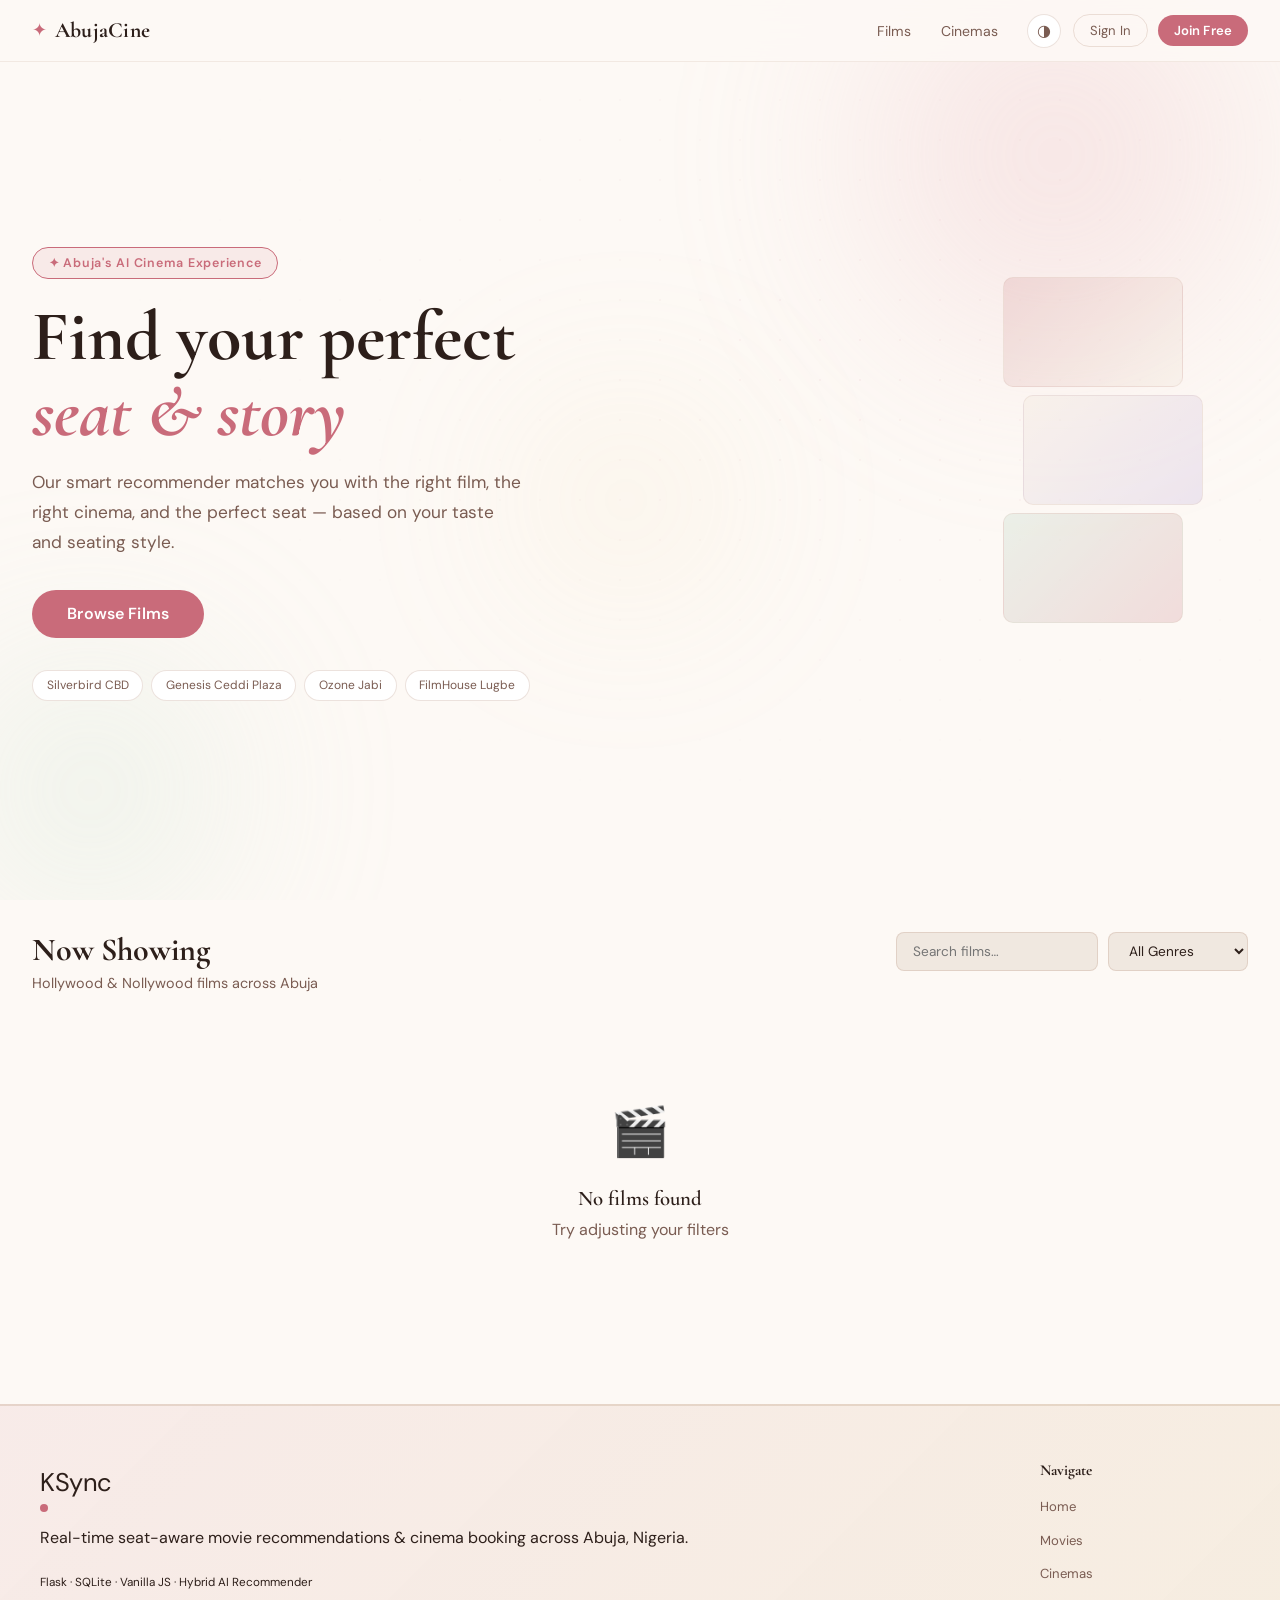
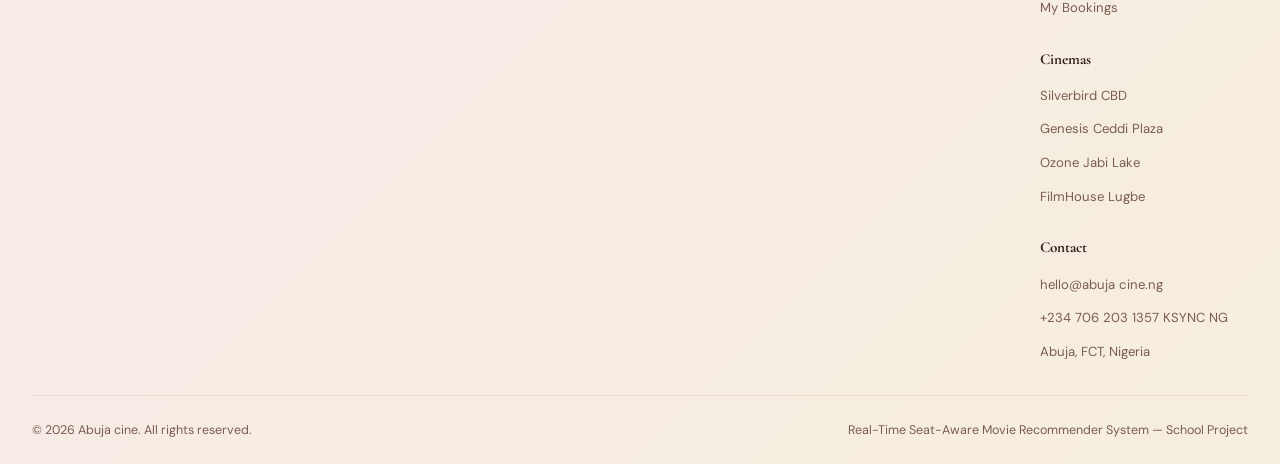
==== templates/index.html @ 1c6430be "Initial commit: AbujaCine - AI Cinema Reservation System" ====
<!DOCTYPE html>
<html lang="en" data-theme="light">
<head>
<meta charset="UTF-8"/>
<meta name="viewport" content="width=device-width, initial-scale=1.0"/>
<title>AbujaCine — Abuja's Smartest Cinema Experience</title>
<link rel="preconnect" href="https://fonts.googleapis.com"/>
<link href="https://fonts.googleapis.com/css2?family=Cormorant+Garamond:ital,wght@0,400;0,600;0,700;1,400;1,600&family=DM+Sans:wght@300;400;500;600&display=swap" rel="stylesheet"/>
<link rel="stylesheet" href="/static/css/main.css"/>
<!-- Paystack Inline JS (real) -->
<script src="https://js.paystack.co/v1/inline.js"></script>
</head>
<body>

<!-- ── NAV ─────────────────────────────────────────────────────────────── -->
<nav class="nav" id="nav">
  <div class="nav-inner">
    <a class="nav-logo" href="/">
      <span class="logo-mark">✦</span>
      <span class="logo-text">AbujaCine</span>
    </a>
    <div class="nav-center" id="nav-links">
      <button class="nav-link" onclick="showSection('browse')">Films</button>
      <button class="nav-link" id="rec-nav" onclick="showSection('recommendations')" style="display:none">For You</button>
      <button class="nav-link" id="tix-nav" onclick="showSection('my-bookings')" style="display:none">My Tickets</button>
      <button class="nav-link" onclick="showSection('cinemas')">Cinemas</button>
    </div>
    <div class="nav-right">
      <button class="theme-toggle" id="themeBtn" onclick="toggleTheme()" title="Toggle theme">◑</button>
      <div id="nav-auth" class="nav-auth">
        <button class="btn-outline sm" onclick="openModal('login-modal')">Sign In</button>
        <button class="btn-rose sm" onclick="openModal('register-modal')">Join Free</button>
      </div>
      <div id="nav-user" class="nav-user" style="display:none">
        <span class="user-chip" id="user-chip"></span>
        <button class="btn-outline sm" onclick="logout()">Sign Out</button>
      </div>
    </div>
  </div>
</nav>

<!-- ── HERO ─────────────────────────────────────────────────────────────── -->
<header class="hero">
  <div class="hero-bg">
    <div class="blob b1"></div>
    <div class="blob b2"></div>
    <div class="blob b3"></div>
    <div class="petal-grid"></div>
  </div>
  <div class="hero-content">
    <span class="hero-pill">✦ Abuja's AI Cinema Experience</span>
    <h1 class="hero-title">Find your perfect<br/><em>seat & story</em></h1>
    <p class="hero-sub">Our smart recommender matches you with the right film, the right cinema, and the perfect seat — based on your taste and seating style.</p>
    <div class="hero-actions">
      <button class="btn-rose lg" onclick="showSection('browse')">Browse Films</button>
      <button class="btn-outline lg" id="hero-rec-btn" onclick="showSection('recommendations')" style="display:none">My Picks ✦</button>
    </div>
    <div class="hero-cinemas">
      <span class="cinema-dot">Silverbird CBD</span>
      <span class="cinema-dot">Genesis Ceddi Plaza</span>
      <span class="cinema-dot">Ozone Jabi</span>
      <span class="cinema-dot">FilmHouse Lugbe</span>
    </div>
  </div>
  <div class="hero-art">
    <div class="film-strip">
      <div class="film-frame f1"></div>
      <div class="film-frame f2"></div>
      <div class="film-frame f3"></div>
    </div>
  </div>
</header>

<!-- ── MAIN ──────────────────────────────────────────────────────────────── -->
<main class="main">

  <!-- BROWSE -->
  <section class="section" id="section-browse">
    <div class="section-top">
      <div>
        <h2 class="section-title">Now Showing</h2>
        <p class="section-sub">Hollywood & Nollywood films across Abuja</p>
      </div>
      <div class="filter-row">
        <input class="filter-input" type="search" id="search-input" placeholder="Search films…" oninput="filterMovies()"/>
        <select class="filter-select" id="genre-select" onchange="filterMovies()">
          <option value="">All Genres</option>
        </select>
      </div>
    </div>
    <div class="movies-grid" id="movies-grid"></div>
  </section>

  <!-- RECOMMENDATIONS -->
  <section class="section hidden" id="section-recommendations">
    <div class="section-top">
      <div>
        <h2 class="section-title">Curated For You ✦</h2>
        <p class="section-sub">Ranked by genre affinity, seat quality & your seating style</p>
      </div>
      <div class="pref-card" id="pref-card"></div>
    </div>
    <div class="rec-legend">
      <div class="rec-legend-item"><span class="dot rose"></span> Genre match</div>
      <div class="rec-legend-item"><span class="dot gold"></span> Seat quality score</div>
      <div class="rec-legend-item"><span class="dot sage"></span> Seat preference match</div>
    </div>
    <div class="movies-grid" id="recs-grid"></div>
  </section>

  <!-- MY TICKETS -->
  <section class="section hidden" id="section-my-bookings">
    <div class="section-top">
      <h2 class="section-title">My Tickets</h2>
    </div>
    <div id="tickets-list"></div>
  </section>

  <!-- CINEMAS -->
  <section class="section hidden" id="section-cinemas">
    <div class="section-top">
      <h2 class="section-title">Our Cinemas in Abuja</h2>
    </div>
    <div class="cinemas-grid" id="cinemas-grid"></div>
  </section>

</main>

<!-- ── MOVIE DETAIL MODAL ────────────────────────────────────────────────── -->
<div class="overlay hidden" id="movie-modal" onclick="closeOverlay(event,'movie-modal')">
  <div class="modal wide-modal">
    <button class="close-btn" onclick="closeModal('movie-modal')">✕</button>
    <div id="movie-detail"></div>
  </div>
</div>

<!-- ── SEAT MAP MODAL ────────────────────────────────────────────────────── -->
<div class="overlay hidden" id="seat-modal" onclick="closeOverlay(event,'seat-modal')">
  <div class="modal xl-modal">
    <button class="close-btn" onclick="closeSeatModal()">✕</button>
    <div id="seat-content"></div>
  </div>
</div>

<!-- ── PAYMENT MODAL ─────────────────────────────────────────────────────── -->
<div class="modal-backdrop hidden" id="payment-modal">
  <div class="modal-box" style="max-width:500px">
    <button class="modal-close" onclick="closeModal('payment-modal')">✕</button>
    <div id="payment-content">
      <!-- Dynamic payment content filled by goToPayment() -->
    </div>
  </div>
</div>


<!-- ── BOOKING CONFIRMED ─────────────────────────────────────────────────── -->
<div class="modal-backdrop hidden" id="confirm-modal">
  <div class="modal-box confirm-box">
    <div id="confirm-content">
      <!-- Dynamic confirmation content filled by showConfirmation() -->
    </div>
  </div>
</div>

<!-- ── LOGIN ──────────────────────────────────────────────────────────────── -->
<div class="overlay hidden" id="login-modal" onclick="closeOverlay(event,'login-modal')">
  <div class="modal sm-modal">
    <button class="close-btn" onclick="closeModal('login-modal')">✕</button>
    <div class="auth-wrap">
      <div class="auth-brand">✦ AbujaCine</div>
      <h2>Welcome back</h2>
      <p class="auth-hint">Sign in to unlock personalised recommendations</p>
      <div id="login-err" class="form-err hidden"></div>
      <label>Username or Email
        <input type="text" id="login-user" placeholder="you@email.com" autocomplete="username" onkeydown="if(event.key==='Enter')login()"/>
      </label>
      <label>Password
        <input type="password" id="login-pass" placeholder="••••••••" autocomplete="current-password" onkeydown="if(event.key==='Enter')login()"/>
      </label>
      <button class="btn-rose full mt" onclick="login()">Sign In</button>
      <p class="auth-switch">No account? <a onclick="switchModal('register-modal','login-modal')">Create one →</a></p>
      <div class="demo-info">Demo credentials: <code>demo</code> / <code>demo123</code></div>
    </div>
  </div>
</div>

<!-- ── REGISTER ───────────────────────────────────────────────────────────── -->
<div class="overlay hidden" id="register-modal" onclick="closeOverlay(event,'register-modal')">
  <div class="modal sm-modal">
    <button class="close-btn" onclick="closeModal('register-modal')">✕</button>
    <div class="auth-wrap">
      <div class="auth-brand">✦ AbujaCine</div>
      <h2>Create account</h2>
      <p class="auth-hint">Join for AI-powered cinema recommendations</p>
      <div id="reg-err" class="form-err hidden"></div>
      <label>Username
        <input type="text" id="reg-user" placeholder="filmfan_abuja" autocomplete="username"/>
      </label>
      <label>Email
        <input type="email" id="reg-email" placeholder="you@email.com" autocomplete="email"/>
      </label>
      <label>Password
        <input type="password" id="reg-pass" placeholder="Min 6 characters" autocomplete="new-password"/>
      </label>
      <button class="btn-rose full mt" onclick="register()">Create Account</button>
      <p class="auth-switch">Already have one? <a onclick="switchModal('login-modal','register-modal')">Sign in →</a></p>
    </div>
  </div>
</div>

<!-- ── TOAST ──────────────────────────────────────────────────────────────── -->
<div id="toast-container" class="toast-container"></div>

<!-- ── SEAT TOOLTIP ───────────────────────────────────────────────────────── -->
<div id="seat-tooltip" class="seat-tooltip"></div>

<!-- FOOTER -->
<footer class="footer">
  <div class="footer-inner">
    <div class="footer-brand">
      <div class="logo footer-logo">K<span>Sync</span><div class="logo-dot"></div></div>
      <p>Real-time seat-aware movie recommendations & cinema booking across Abuja, Nigeria.</p>
      <p style="font-size:.73rem;color:var(--muted);margin-top:8px">Flask · SQLite · Vanilla JS · Hybrid AI Recommender</p>
    </div>
    <div class="footer-links">
      <div class="footer-col">
        <h4>Navigate</h4>
        <a href="#" onclick="showPage('home')">Home</a>
        <a href="#" onclick="showPage('movies')">Movies</a>
        <a href="#" onclick="showPage('cinemas')">Cinemas</a>
        <a href="#" onclick="showPage('mybookings')">My Bookings</a>
      </div>
      <div class="footer-col">
        <h4>Cinemas</h4>
        <a href="#">Silverbird CBD</a>
        <a href="#">Genesis Ceddi Plaza</a>
        <a href="#">Ozone Jabi Lake</a>
        <a href="#">FilmHouse Lugbe</a>
      </div>
      <div class="footer-col">
        <h4>Contact</h4>
        <a href="#">hello@abuja cine.ng</a>
        <a href="#">+234 706 203 1357 KSYNC NG</a>
        <a href="#">Abuja, FCT, Nigeria</a>
      </div>
    </div>
  </div>
  <div class="footer-bottom">
    <span>© 2026 Abuja cine. All rights reserved.</span>
    <span>Real-Time Seat-Aware Movie Recommender System — School Project</span>
  </div>
</footer>


<script>window.PAYSTACK_PUBLIC_KEY = "{{ paystack_public_key }}";</script>
<script src="/static/js/app.js"></script>
</body>
</html>
---- static/css/main.css ----
/* ═══════════════════════════════════════════════════════════════════════════
   AbujaCine — Main Styles
   Palette: Warm cream · Dusty rose · Sage · Champagne gold
   Fonts: Cormorant Garamond (display) + DM Sans (body)
   ═══════════════════════════════════════════════════════════════════════════ */

/* ─── VARIABLES ──────────────────────────────────────────────────────────── */
:root {
  /* Light theme (default) */
  --bg:        #fdf9f5;
  --bg2:       #f8f2ec;
  --bg3:       #f0e8e0;
  --surface:   #ffffff;
  --surface2:  #fdf6f0;
  --border:    rgba(180,140,120,0.15);
  --border2:   rgba(180,140,120,0.25);

  --text:      #2d1f1a;
  --text2:     #7a5c52;
  --text3:     #b89088;

  --rose:      #c96b7a;   /* dusty rose — primary */
  --rose2:     #d4808e;
  --rose-dim:  rgba(201,107,122,0.10);
  --rose-glow: rgba(201,107,122,0.22);

  --gold:      #c49a3c;   /* champagne gold */
  --gold-dim:  rgba(196,154,60,0.12);

  --sage:      #7a9e87;   /* soft sage green */
  --sage-dim:  rgba(122,158,135,0.12);

  --blush:     #e8c5c5;
  --cream:     #f5ede4;

  --red:       #c95050;
  --green:     #5a9e7a;
  --blue:      #6b8ec9;

  --shadow:    0 8px 32px rgba(100,60,50,0.10);
  --shadow-sm: 0 2px 12px rgba(100,60,50,0.07);

  --radius:    14px;
  --radius-sm: 8px;
  --radius-lg: 22px;
  --radius-pill: 99px;

  --font-display: 'Cormorant Garamond', Georgia, serif;
  --font-body:    'DM Sans', sans-serif;
  --transition:   0.2s ease;
}

[data-theme="dark"] {
  --bg:        #1a1218;
  --bg2:       #221820;
  --bg3:       #2a1e26;
  --surface:   #2e2028;
  --surface2:  #352535;
  --border:    rgba(220,170,185,0.10);
  --border2:   rgba(220,170,185,0.18);
  --text:      #f0e4e8;
  --text2:     #b89aA0;
  --text3:     #7a5a62;
  --rose:      #d4808e;
  --rose2:     #e09aA5;
  --rose-dim:  rgba(212,128,142,0.15);
  --rose-glow: rgba(212,128,142,0.28);
  --gold:      #d4aa4e;
  --gold-dim:  rgba(212,170,78,0.14);
  --sage:      #8ab898;
  --sage-dim:  rgba(138,184,152,0.14);
  --shadow:    0 8px 32px rgba(0,0,0,0.4);
  --shadow-sm: 0 2px 12px rgba(0,0,0,0.25);
}

/* ─── RESET ──────────────────────────────────────────────────────────────── */
*,*::before,*::after{box-sizing:border-box;margin:0;padding:0}
html{scroll-behavior:smooth}
body{
  font-family:var(--font-body);
  background:var(--bg);
  color:var(--text);
  line-height:1.65;
  overflow-x:hidden;
  transition:background 0.3s,color 0.3s;
}
h1,h2,h3,h4{font-family:var(--font-display);line-height:1.15;font-weight:600}
a{color:var(--rose);cursor:pointer;text-decoration:none}
a:hover{opacity:0.8}
button{cursor:pointer;border:none;font-family:var(--font-body);transition:all var(--transition)}

input,select,textarea{
  width:100%;padding:0.75rem 1rem;
  background:var(--bg3);
  border:1px solid var(--border2);
  border-radius:var(--radius-sm);
  color:var(--text);
  font-family:var(--font-body);font-size:0.92rem;
  outline:none;
  transition:border-color var(--transition),box-shadow var(--transition);
  margin-top:0.3rem;
}
input:focus,select:focus,textarea:focus{border-color:var(--rose);box-shadow:0 0 0 3px var(--rose-dim)}
select option{background:var(--bg3)}
textarea{resize:vertical}
label{display:block;font-size:0.82rem;font-weight:500;color:var(--text2);margin-bottom:0.9rem}
.hidden{display:none!important}

/* ─── BUTTONS ────────────────────────────────────────────────────────────── */
.btn-rose{
  background:var(--rose);color:#fff;
  font-weight:600;font-family:var(--font-body);
  padding:0.6rem 1.4rem;border-radius:var(--radius-pill);
  font-size:0.88rem;letter-spacing:0.01em;
}
.btn-rose:hover{background:var(--rose2);transform:translateY(-1px);box-shadow:0 4px 18px var(--rose-glow)}
.btn-rose.lg{padding:0.85rem 2.2rem;font-size:1rem}
.btn-rose.sm{padding:0.45rem 1rem;font-size:0.82rem}
.btn-rose.full{width:100%;padding:0.85rem;font-size:0.95rem;border-radius:var(--radius-sm)}

.btn-outline{
  background:transparent;color:var(--text2);
  border:1.5px solid var(--border2);
  padding:0.6rem 1.25rem;border-radius:var(--radius-pill);font-size:0.88rem;
}
.btn-outline:hover{border-color:var(--rose);color:var(--rose)}
.btn-outline.lg{padding:0.85rem 2rem;font-size:1rem}
.btn-outline.sm{padding:0.45rem 1rem;font-size:0.82rem}
.btn-outline.full{width:100%;padding:0.85rem;font-size:0.95rem;border-radius:var(--radius-sm)}

.btn-sage{background:var(--sage);color:#fff;border-radius:var(--radius-pill);padding:0.6rem 1.25rem;font-size:0.88rem}
.btn-sage:hover{opacity:0.88;transform:translateY(-1px)}

/* ─── NAV ────────────────────────────────────────────────────────────────── */
.nav{
  position:fixed;top:0;left:0;right:0;z-index:200;
  height:62px;
  backdrop-filter:blur(18px);
  background:rgba(253,249,245,0.88);
  border-bottom:1px solid var(--border);
  transition:background 0.3s;
}
[data-theme="dark"] .nav{background:rgba(26,18,24,0.88)}
.nav-inner{
  max-width:1380px;margin:0 auto;padding:0 2rem;
  height:100%;display:flex;align-items:center;gap:1rem;
}
.nav-logo{display:flex;align-items:center;gap:0.5rem;text-decoration:none;margin-right:auto}
.logo-mark{color:var(--rose);font-size:1.1rem}
.logo-text{font-family:var(--font-display);font-size:1.35rem;font-weight:700;color:var(--text);letter-spacing:0.01em}
.nav-center{display:flex;gap:0.15rem}
.nav-link{
  background:none;color:var(--text2);
  padding:0.4rem 0.85rem;border-radius:var(--radius-sm);
  font-size:0.88rem;font-family:var(--font-body);
}
.nav-link:hover{background:var(--rose-dim);color:var(--rose)}
.nav-right{display:flex;align-items:center;gap:0.75rem}
.theme-toggle{
  background:var(--surface);border:1px solid var(--border2);
  color:var(--text2);width:34px;height:34px;
  border-radius:50%;font-size:1rem;display:flex;align-items:center;justify-content:center;
}
.theme-toggle:hover{border-color:var(--rose);color:var(--rose)}
.nav-auth,.nav-user{display:flex;align-items:center;gap:0.6rem}
.user-chip{
  background:var(--rose-dim);border:1px solid var(--rose);
  color:var(--rose);padding:0.28rem 0.85rem;border-radius:var(--radius-pill);
  font-size:0.78rem;font-weight:600;
}
.mt{margin-top:0.5rem}

/* ─── HERO ────────────────────────────────────────────────────────────────── */
.hero{
  position:relative;min-height:100vh;
  display:flex;align-items:center;
  padding:7rem 2rem 4rem;overflow:hidden;
}
.hero-bg{position:absolute;inset:0;pointer-events:none}
.blob{position:absolute;border-radius:50%;filter:blur(90px);opacity:0.40}
.b1{width:550px;height:550px;background:radial-gradient(circle,#e8b4bc,transparent 70%);top:-120px;right:-50px;animation:bfloat 9s ease-in-out infinite}
.b2{width:380px;height:380px;background:radial-gradient(circle,#c4e0cc,transparent 70%);bottom:-80px;left:-100px;animation:bfloat 12s ease-in-out infinite reverse}
.b3{width:280px;height:280px;background:radial-gradient(circle,#f0d8a0,transparent 70%);top:40%;left:38%;opacity:0.25;animation:bfloat 7s ease-in-out infinite 2s}
.petal-grid{
  position:absolute;inset:0;
  background-image:radial-gradient(circle,var(--rose) 1px,transparent 1px);
  background-size:40px 40px;
  opacity:0.06;
  mask-image:radial-gradient(ellipse at 70% 40%,black 0%,transparent 65%);
}
@keyframes bfloat{0%,100%{transform:translate(0,0) scale(1)}50%{transform:translate(25px,-25px) scale(1.04)}}

.hero-content{position:relative;max-width:620px;animation:fadeUp 0.7s ease both}
.hero-art{
  position:absolute;right:6%;top:50%;transform:translateY(-50%);
  opacity:0.55;pointer-events:none;
}
.film-strip{display:flex;flex-direction:column;gap:8px}
.film-frame{
  width:180px;height:110px;border-radius:10px;
  border:1px solid var(--border2);
  animation:bfloat 6s ease-in-out infinite;
}
.f1{background:linear-gradient(135deg,var(--blush),var(--cream));animation-delay:0s}
.f2{background:linear-gradient(135deg,var(--cream),#e0d4e8);animation-delay:1.5s;margin-left:20px}
.f3{background:linear-gradient(135deg,#dce8dc,var(--blush));animation-delay:3s}

.hero-pill{
  display:inline-block;
  background:var(--rose-dim);border:1px solid var(--rose);
  color:var(--rose);padding:0.3rem 1rem;border-radius:var(--radius-pill);
  font-size:0.78rem;font-weight:600;letter-spacing:0.06em;margin-bottom:1.25rem;
}
.hero-title{
  font-size:clamp(2.8rem,5.5vw,5rem);font-weight:700;
  margin-bottom:1rem;line-height:1.08;
}
.hero-title em{color:var(--rose);font-style:italic}
.hero-sub{font-size:1.08rem;color:var(--text2);max-width:490px;margin-bottom:2rem;line-height:1.75}
.hero-actions{display:flex;gap:0.85rem;flex-wrap:wrap;margin-bottom:2rem}
.hero-cinemas{display:flex;flex-wrap:wrap;gap:0.5rem}
.cinema-dot{
  background:var(--surface);border:1px solid var(--border2);
  padding:0.3rem 0.85rem;border-radius:var(--radius-pill);
  font-size:0.75rem;color:var(--text2);
}

@keyframes fadeUp{from{opacity:0;transform:translateY(28px)}to{opacity:1;transform:none}}

/* ─── MAIN ────────────────────────────────────────────────────────────────── */
.main{max-width:1380px;margin:0 auto;padding:2rem 2rem 6rem}
.section{animation:fadeUp 0.45s ease both}
.section-top{
  display:flex;align-items:flex-start;justify-content:space-between;
  flex-wrap:wrap;gap:1rem;margin-bottom:2rem;
}
.section-title{font-size:2rem;font-weight:700;margin-bottom:0.2rem}
.section-sub{font-size:0.9rem;color:var(--text2)}
.filter-row{display:flex;gap:0.65rem;flex-wrap:wrap}
.filter-input,.filter-select{width:auto;margin:0;padding:0.55rem 1rem;font-size:0.85rem}
.filter-input{min-width:200px}
.filter-select{min-width:140px}

/* ─── PREF CARD ──────────────────────────────────────────────────────────── */
.pref-card{
  background:var(--surface);border:1px solid var(--border2);
  border-radius:var(--radius);padding:0.75rem 1.25rem;
  font-size:0.82rem;color:var(--text2);max-width:300px;
}
.pref-card strong{color:var(--rose)}
.rec-legend{display:flex;gap:1.25rem;margin-bottom:1.25rem;flex-wrap:wrap;font-size:0.78rem;color:var(--text2)}
.rec-legend-item{display:flex;align-items:center;gap:0.4rem}
.dot{width:10px;height:10px;border-radius:50%}
.dot.rose{background:var(--rose)}
.dot.gold{background:var(--gold)}
.dot.sage{background:var(--sage)}

/* ─── MOVIE GRID ─────────────────────────────────────────────────────────── */
.movies-grid{
  display:grid;
  grid-template-columns:repeat(auto-fill,minmax(200px,1fr));
  gap:1.35rem;
}
.movie-card{
  background:var(--surface);
  border:1px solid var(--border);
  border-radius:var(--radius);
  overflow:hidden;cursor:pointer;
  transition:transform 0.22s,border-color 0.22s,box-shadow 0.22s;
  animation:fadeUp 0.4s ease both;
  position:relative;
}
.movie-card:hover{transform:translateY(-5px);border-color:var(--rose);box-shadow:0 16px 36px var(--rose-glow)}
.movie-poster{width:100%;aspect-ratio:2/3;object-fit:cover;display:block;background:var(--bg3)}
.poster-ph{
  width:100%;aspect-ratio:2/3;
  background:linear-gradient(135deg,var(--bg3),var(--bg2));
  display:flex;align-items:center;justify-content:center;
  font-size:2.5rem;color:var(--text3);
}
.movie-body{padding:0.9rem 1rem}
.movie-title{
  font-family:var(--font-display);font-size:1.05rem;font-weight:700;
  margin-bottom:0.35rem;
  white-space:nowrap;overflow:hidden;text-overflow:ellipsis;
}
.movie-meta{display:flex;align-items:center;justify-content:space-between;font-size:0.75rem;color:var(--text2)}
.genre-tag{
  background:var(--rose-dim);color:var(--rose);
  padding:0.12rem 0.5rem;border-radius:4px;font-size:0.7rem;
}
.rating-tag{color:var(--gold);font-weight:600}
.rating-tag::before{content:'★ '}

/* Rec badge */
.rec-score-badge{
  position:absolute;top:0.7rem;right:0.7rem;
  background:var(--rose);color:#fff;
  font-size:0.72rem;font-weight:700;
  padding:0.18rem 0.5rem;border-radius:6px;
}
.seat-info-pill{
  display:flex;flex-wrap:wrap;gap:0.35rem;margin-top:0.45rem;
}
.mini-pill{
  font-size:0.68rem;
  padding:0.1rem 0.45rem;border-radius:4px;
  font-weight:500;
}
.mp-rose{background:var(--rose-dim);color:var(--rose)}
.mp-gold{background:var(--gold-dim);color:var(--gold)}
.mp-sage{background:var(--sage-dim);color:var(--sage)}

/* ─── EMPTY ───────────────────────────────────────────────────────────────── */
.empty-state{
  grid-column:1/-1;text-align:center;
  padding:4rem 2rem;color:var(--text2);
}
.empty-state .ei{font-size:3rem;margin-bottom:1rem}
.empty-state h3{font-family:var(--font-display);font-size:1.3rem;color:var(--text);margin-bottom:0.4rem}

/* ─── SHIMMER ────────────────────────────────────────────────────────────── */
.shimmer{
  height:240px;grid-column:1/-1;
  background:linear-gradient(90deg,var(--surface) 25%,var(--surface2) 50%,var(--surface) 75%);
  background-size:400% 100%;
  animation:shimmer 1.4s infinite;
  border-radius:var(--radius);
}
@keyframes shimmer{0%{background-position:100% 0}100%{background-position:-100% 0}}

/* ─── MOVIE DETAIL ────────────────────────────────────────────────────────── */
.detail-grid{display:grid;grid-template-columns:260px 1fr;gap:2rem}
@media(max-width:620px){.detail-grid{grid-template-columns:1fr}}
.detail-poster{width:100%;aspect-ratio:2/3;object-fit:cover;border-radius:var(--radius);background:var(--bg3)}
.dtitle{font-size:2rem;font-weight:700;margin-bottom:0.5rem}
.dmeta{display:flex;flex-wrap:wrap;gap:0.6rem;margin-bottom:1rem}
.dtag{
  background:var(--surface2);border:1px solid var(--border2);
  border-radius:6px;padding:0.22rem 0.65rem;
  font-size:0.75rem;color:var(--text2);
}
.dtag.rose{background:var(--rose-dim);border-color:var(--rose);color:var(--rose)}
.ddesc{color:var(--text2);line-height:1.75;margin-bottom:1.5rem}
.sts-label{font-family:var(--font-display);font-size:1.1rem;font-weight:700;margin-bottom:0.85rem}
.sts-list{display:flex;flex-wrap:wrap;gap:0.65rem}
.st-btn{
  background:var(--surface2);border:1.5px solid var(--border2);
  border-radius:var(--radius-sm);padding:0.65rem 1rem;
  color:var(--text);font-family:var(--font-body);
  font-size:0.82rem;text-align:left;cursor:pointer;
  transition:all var(--transition);
}
.st-btn:hover{border-color:var(--rose);background:var(--rose-dim)}
.st-btn .stime{font-family:var(--font-display);font-weight:700;font-size:1rem;display:block}
.st-btn .shall,.st-btn .savail,.st-btn .sprice{display:block;font-size:0.72rem;margin-top:0.1rem}
.st-btn .shall{color:var(--text2)}
.st-btn .savail{color:var(--sage)}
.st-btn .sprice{color:var(--gold);font-weight:600}
.st-full{opacity:0.38;cursor:default}.st-full:hover{border-color:var(--border2);background:var(--surface2)}

/* ─── SEAT MAP ───────────────────────────────────────────────────────────── */
.seat-map-wrap{padding:0.25rem 0}
.seat-map-head h2{font-size:1.45rem;font-weight:700;margin-bottom:0.25rem}
.seat-map-head p{color:var(--text2);font-size:0.85rem;margin-bottom:1.25rem}
.screen-wrap{text-align:center;margin-bottom:1.5rem}
.screen-bar{
  height:5px;max-width:80%;margin:0 auto 0.4rem;
  background:linear-gradient(90deg,transparent,var(--rose),var(--rose2),var(--rose),transparent);
  border-radius:3px;box-shadow:0 2px 16px var(--rose-glow);
}
.screen-txt{font-size:0.7rem;color:var(--text3);letter-spacing:0.14em;text-transform:uppercase}
.seat-grid-wrap{overflow-x:auto;padding-bottom:0.75rem}
.seat-row{display:flex;align-items:center;gap:4px;margin-bottom:4px;justify-content:center}
.row-lbl{width:22px;text-align:center;font-size:0.68rem;font-weight:700;color:var(--text3);flex-shrink:0}
.seat-gap{width:14px;flex-shrink:0}

/* Seat styles */
.seat{
  width:28px;height:24px;
  border-radius:5px 5px 3px 3px;
  border:1px solid transparent;
  cursor:pointer;position:relative;
  transition:transform 0.12s,box-shadow 0.12s;
  flex-shrink:0;
}
.seat::after{
  content:'';position:absolute;bottom:-2px;left:18%;right:18%;
  height:2px;border-radius:0 0 2px 2px;
  background:currentColor;opacity:0.4;
}
/* Available quality tiers */
.seat.av-high{background:rgba(122,158,135,0.18);border-color:rgba(122,158,135,0.4);color:var(--sage)}
.seat.av-mid{background:rgba(196,154,60,0.12);border-color:rgba(196,154,60,0.28);color:var(--gold)}
.seat.av-low{background:var(--surface2);border-color:var(--border2);color:var(--text3)}
.seat.av-high:hover,.seat.av-mid:hover,.seat.av-low:hover{
  transform:scale(1.18);border-color:var(--rose);
  background:var(--rose-dim);box-shadow:0 0 10px var(--rose-glow);
}
.seat.booked{background:rgba(0,0,0,0.05);border-color:transparent;opacity:0.3;cursor:not-allowed}
[data-theme="dark"] .seat.booked{background:rgba(255,255,255,0.04)}
.seat.locked{background:rgba(196,154,60,0.1);border-color:rgba(196,154,60,0.3);cursor:not-allowed}
.seat.my-lock{background:var(--gold-dim);border-color:var(--gold);box-shadow:0 0 10px var(--gold-dim);cursor:default}
.seat.selected{
  background:var(--rose);border-color:var(--rose2);
  transform:scale(1.14);box-shadow:0 0 14px var(--rose-glow);
  color:#fff;cursor:default;
}

/* Legend */
.seat-legend{display:flex;flex-wrap:wrap;gap:0.9rem;margin-top:1.25rem;font-size:0.75rem;color:var(--text2)}
.leg-item{display:flex;align-items:center;gap:0.35rem}
.leg-dot{width:16px;height:13px;border-radius:3px 3px 2px 2px;border:1px solid transparent}
.ld-high{background:rgba(122,158,135,0.2);border-color:rgba(122,158,135,0.4)}
.ld-mid{background:rgba(196,154,60,0.14);border-color:rgba(196,154,60,0.3)}
.ld-low{background:var(--surface2);border-color:var(--border2)}
.ld-sel{background:var(--rose)}
.ld-bkd{background:rgba(0,0,0,0.06);border-color:transparent}
.ld-lkd{background:rgba(196,154,60,0.12);border-color:rgba(196,154,60,0.3)}

/* Seat summary */
.seat-summary{
  margin-top:1.25rem;
  background:var(--surface);border:1px solid var(--border2);
  border-radius:var(--radius);padding:1.2rem 1.4rem;
}
.ss-row{display:flex;justify-content:space-between;padding:0.45rem 0;border-bottom:1px solid var(--border);font-size:0.88rem}
.ss-row:last-of-type{border:none}
.ss-lbl{color:var(--text2)}
.ss-val{font-weight:600}
.quality-bar{height:5px;border-radius:3px;background:linear-gradient(90deg,var(--red),var(--gold),var(--sage));margin-top:0.5rem;position:relative}
.q-marker{width:11px;height:11px;background:var(--text);border-radius:50%;position:absolute;top:50%;transform:translate(-50%,-50%);transition:left 0.3s;border:2px solid var(--surface)}
.lock-timer{font-size:0.75rem;color:var(--text3);margin-top:0.4rem}
.book-wrap{margin-top:1rem}
.avail-info{font-size:0.78rem;color:var(--text3);margin-top:0.65rem}

/* Tooltip */
.seat-tooltip{
  position:fixed;background:var(--surface);
  border:1px solid var(--border2);border-radius:var(--radius-sm);
  padding:0.45rem 0.75rem;font-size:0.75rem;
  pointer-events:none;z-index:9999;white-space:nowrap;
  box-shadow:var(--shadow-sm);opacity:0;transition:opacity 0.1s;
}
.seat-tooltip.show{opacity:1}

/* ─── PAYMENT ────────────────────────────────────────────────────────────── */
.pay-title{font-size:1.55rem;font-weight:700;margin-bottom:0.3rem}
.pay-sub{color:var(--text2);font-size:0.88rem;margin-bottom:1.4rem}
.pay-row{display:flex;justify-content:space-between;padding:0.55rem 0;border-bottom:1px solid var(--border);font-size:0.88rem}
.pay-row:last-of-type{border:none}
.pay-lbl{color:var(--text2)}
.pay-total{font-family:var(--font-display);font-size:1.6rem;font-weight:700;color:var(--rose)}
.pay-actions{display:flex;flex-direction:column;gap:0.65rem;margin-top:1.4rem}
.paystack-note{
  background:var(--sage-dim);border:1px solid rgba(122,158,135,0.3);
  color:var(--sage);border-radius:var(--radius-sm);
  padding:0.65rem 1rem;font-size:0.78rem;text-align:center;margin-top:0.75rem;
}

/* ─── CONFIRMATION ───────────────────────────────────────────────────────── */
.confirm-wrap{text-align:center;padding:0.75rem}
.confirm-icon{font-size:3.5rem;margin-bottom:0.85rem;animation:pop 0.4s cubic-bezier(0.34,1.56,0.64,1) both}
@keyframes pop{from{transform:scale(0)}to{transform:scale(1)}}
.confirm-title{font-size:1.8rem;font-weight:700;margin-bottom:0.3rem}
.confirm-sub{color:var(--text2);margin-bottom:1.25rem}
.confirm-details{
  background:var(--surface2);border-radius:var(--radius);
  padding:1rem 1.2rem;margin-bottom:1.25rem;text-align:left;
}
.cd-row{display:flex;justify-content:space-between;padding:0.35rem 0;font-size:0.85rem}
.cd-lbl{color:var(--text2)}
.cd-val{font-weight:600}

/* ─── TICKETS ────────────────────────────────────────────────────────────── */
.tickets-list{display:flex;flex-direction:column;gap:0.9rem}
.ticket{
  background:var(--surface);border:1px solid var(--border);
  border-radius:var(--radius);padding:1.1rem 1.35rem;
  display:grid;grid-template-columns:72px 1fr auto;
  gap:1.1rem;align-items:center;
  animation:fadeUp 0.3s ease both;
}
.tix-poster{width:72px;height:108px;object-fit:cover;border-radius:8px;background:var(--bg3)}
.tix-title{font-family:var(--font-display);font-size:1.05rem;font-weight:700;margin-bottom:0.2rem}
.tix-meta{font-size:0.78rem;color:var(--text2);line-height:1.9}
.tix-badge{
  background:var(--rose-dim);color:var(--rose);
  border:1px solid var(--rose);border-radius:var(--radius-pill);
  padding:0.28rem 0.85rem;font-size:0.72rem;font-weight:700;
  white-space:nowrap;
}

/* ─── CINEMAS ────────────────────────────────────────────────────────────── */
.cinemas-grid{
  display:grid;grid-template-columns:repeat(auto-fill,minmax(280px,1fr));gap:1.25rem;
}
.cinema-card{
  background:var(--surface);border:1px solid var(--border);
  border-radius:var(--radius);padding:1.5rem;
  animation:fadeUp 0.35s ease both;
}
.cinema-name{font-family:var(--font-display);font-size:1.2rem;font-weight:700;margin-bottom:0.3rem}
.cinema-loc{color:var(--rose);font-size:0.82rem;font-weight:600;margin-bottom:0.5rem}
.cinema-addr{color:var(--text2);font-size:0.82rem;line-height:1.6}

/* ─── MODALS ─────────────────────────────────────────────────────────────── */
.overlay{
  position:fixed;inset:0;z-index:500;
  background:rgba(45,31,26,0.55);
  backdrop-filter:blur(8px);
  display:flex;align-items:center;justify-content:center;
  padding:1.5rem;
  animation:fadeIn 0.2s ease;
}
[data-theme="dark"] .overlay{background:rgba(0,0,0,0.65)}
@keyframes fadeIn{from{opacity:0}to{opacity:1}}
.modal{
  background:var(--surface);
  border:1px solid var(--border2);
  border-radius:var(--radius-lg);
  padding:2rem;position:relative;
  max-height:90vh;overflow-y:auto;
  animation:slideUp 0.26s cubic-bezier(0.34,1.56,0.64,1) both;
}
@keyframes slideUp{from{transform:translateY(28px);opacity:0}to{transform:none;opacity:1}}
.sm-modal{width:100%;max-width:440px}
.wide-modal{width:100%;max-width:800px}
.xl-modal{width:100%;max-width:1060px}
.close-btn{
  position:absolute;top:1rem;right:1rem;
  background:var(--bg3);border:1px solid var(--border2);
  color:var(--text2);width:30px;height:30px;
  border-radius:50%;font-size:0.78rem;
  display:flex;align-items:center;justify-content:center;
}
.close-btn:hover{background:var(--rose-dim);color:var(--rose);border-color:var(--rose)}

/* ─── MODAL BACKDROP (for payment & confirmation) ────────────────────────── */
.modal-backdrop{
  position:fixed;inset:0;z-index:500;
  background:rgba(45,31,26,0.55);
  backdrop-filter:blur(8px);
  display:flex;align-items:center;justify-content:center;
  padding:1.5rem;
  animation:fadeIn 0.2s ease;
}
[data-theme="dark"] .modal-backdrop{background:rgba(0,0,0,0.65)}
.modal-box{
  background:var(--surface);
  border:1px solid var(--border2);
  border-radius:var(--radius-lg);
  padding:2rem;position:relative;
  max-height:90vh;overflow-y:auto;
  animation:slideUp 0.26s cubic-bezier(0.34,1.56,0.64,1) both;
}
.modal-close{
  position:absolute;top:1rem;right:1rem;
  background:var(--bg3);border:1px solid var(--border2);
  color:var(--text2);width:30px;height:30px;
  border-radius:50%;font-size:0.78rem;
  display:flex;align-items:center;justify-content:center;
  cursor:pointer;
}
.modal-close:hover{background:var(--rose-dim);color:var(--rose);border-color:var(--rose)}
.confirm-box{text-align:center}

/* ─── FOOTER ─────────────────────────────────────────────────────────────── */
.footer{
  background:linear-gradient(135deg, var(--rose-dim) 0%, var(--gold-dim) 100%);
  border-top:2px solid var(--border2);
  padding:3.5rem 2rem 1.5rem;
  color:var(--text);
}
.footer-inner{
  max-width:1200px;margin:0 auto;
  display:grid;grid-template-columns:1fr auto;gap:3rem;margin-bottom:2rem;
}
.footer-brand{display:flex;flex-direction:column;gap:0.85rem}
.footer-logo{font-size:1.6rem;letter-spacing:-0.5px}
.logo-dot{width:8px;height:8px;background:var(--rose);border-radius:50%}
.footer-links{
  display:grid;grid-template-columns:repeat(auto-fit,minmax(200px,1fr));gap:2rem;
}
.footer-col{display:flex;flex-direction:column;gap:0.75rem}
.footer-col h4{font-size:0.95rem;font-weight:700;margin-bottom:0.3rem;color:var(--text)}
.footer-col a{
  font-size:0.82rem;color:var(--text2);
  transition:color var(--transition);
}
.footer-col a:hover{color:var(--rose)}
.footer-bottom{
  border-top:1px solid var(--border);
  padding-top:1.5rem;
  display:flex;justify-content:space-between;align-items:center;
  font-size:0.78rem;color:var(--text2);
}
@media(max-width:768px){
  .footer-inner{grid-template-columns:1fr;gap:2rem}
  .footer-links{grid-template-columns:1fr}
  .footer-bottom{flex-direction:column;gap:1rem;text-align:center}
}
.auth-wrap{display:flex;flex-direction:column}
.auth-brand{font-family:var(--font-display);font-size:1.15rem;font-weight:700;color:var(--rose);margin-bottom:0.65rem}
.auth-wrap h2{font-size:1.75rem;margin-bottom:0.2rem}
.auth-hint{color:var(--text2);font-size:0.88rem;margin-bottom:1.25rem}
.auth-switch{text-align:center;font-size:0.82rem;color:var(--text2);margin-top:0.65rem}
.auth-switch a{color:var(--rose);cursor:pointer}
.demo-info{text-align:center;font-size:0.75rem;color:var(--text3);margin-top:0.5rem}
.demo-info code{background:var(--bg3);padding:0.1rem 0.35rem;border-radius:4px}

/* ─── ERRORS ─────────────────────────────────────────────────────────────── */
.form-err{
  background:rgba(201,80,80,0.08);border:1px solid rgba(201,80,80,0.25);
  color:var(--red);border-radius:var(--radius-sm);
  padding:0.6rem 1rem;font-size:0.82rem;margin-bottom:0.85rem;
}

/* ─── TOASTS ─────────────────────────────────────────────────────────────── */
.toast-container{position:fixed;bottom:2rem;right:2rem;display:flex;flex-direction:column;gap:0.65rem;z-index:9999}
.toast{
  background:var(--surface);border:1px solid var(--border2);
  border-radius:var(--radius);padding:0.85rem 1.2rem;
  font-size:0.85rem;min-width:270px;
  box-shadow:var(--shadow);
  display:flex;align-items:center;gap:0.65rem;
  animation:toastIn 0.3s cubic-bezier(0.34,1.56,0.64,1) both;
}
.toast.success{border-left:3px solid var(--sage)}
.toast.error  {border-left:3px solid var(--red)}
.toast.info   {border-left:3px solid var(--rose)}
@keyframes toastIn{from{transform:translateX(110%);opacity:0}to{transform:none;opacity:1}}
@keyframes toastOut{to{transform:translateX(110%);opacity:0}}

/* ─── RESPONSIVE ─────────────────────────────────────────────────────────── */
@media(max-width:768px){
  .hero{padding:6.5rem 1.5rem 3rem}
  .hero-art{display:none}
  .hero-title{font-size:2.6rem}
  .main{padding:1.5rem 1rem 4rem}
  .ticket{grid-template-columns:60px 1fr}
  .tix-badge{display:none}
  .nav-inner{padding:0 1rem}
  .nav-center{display:none}
}
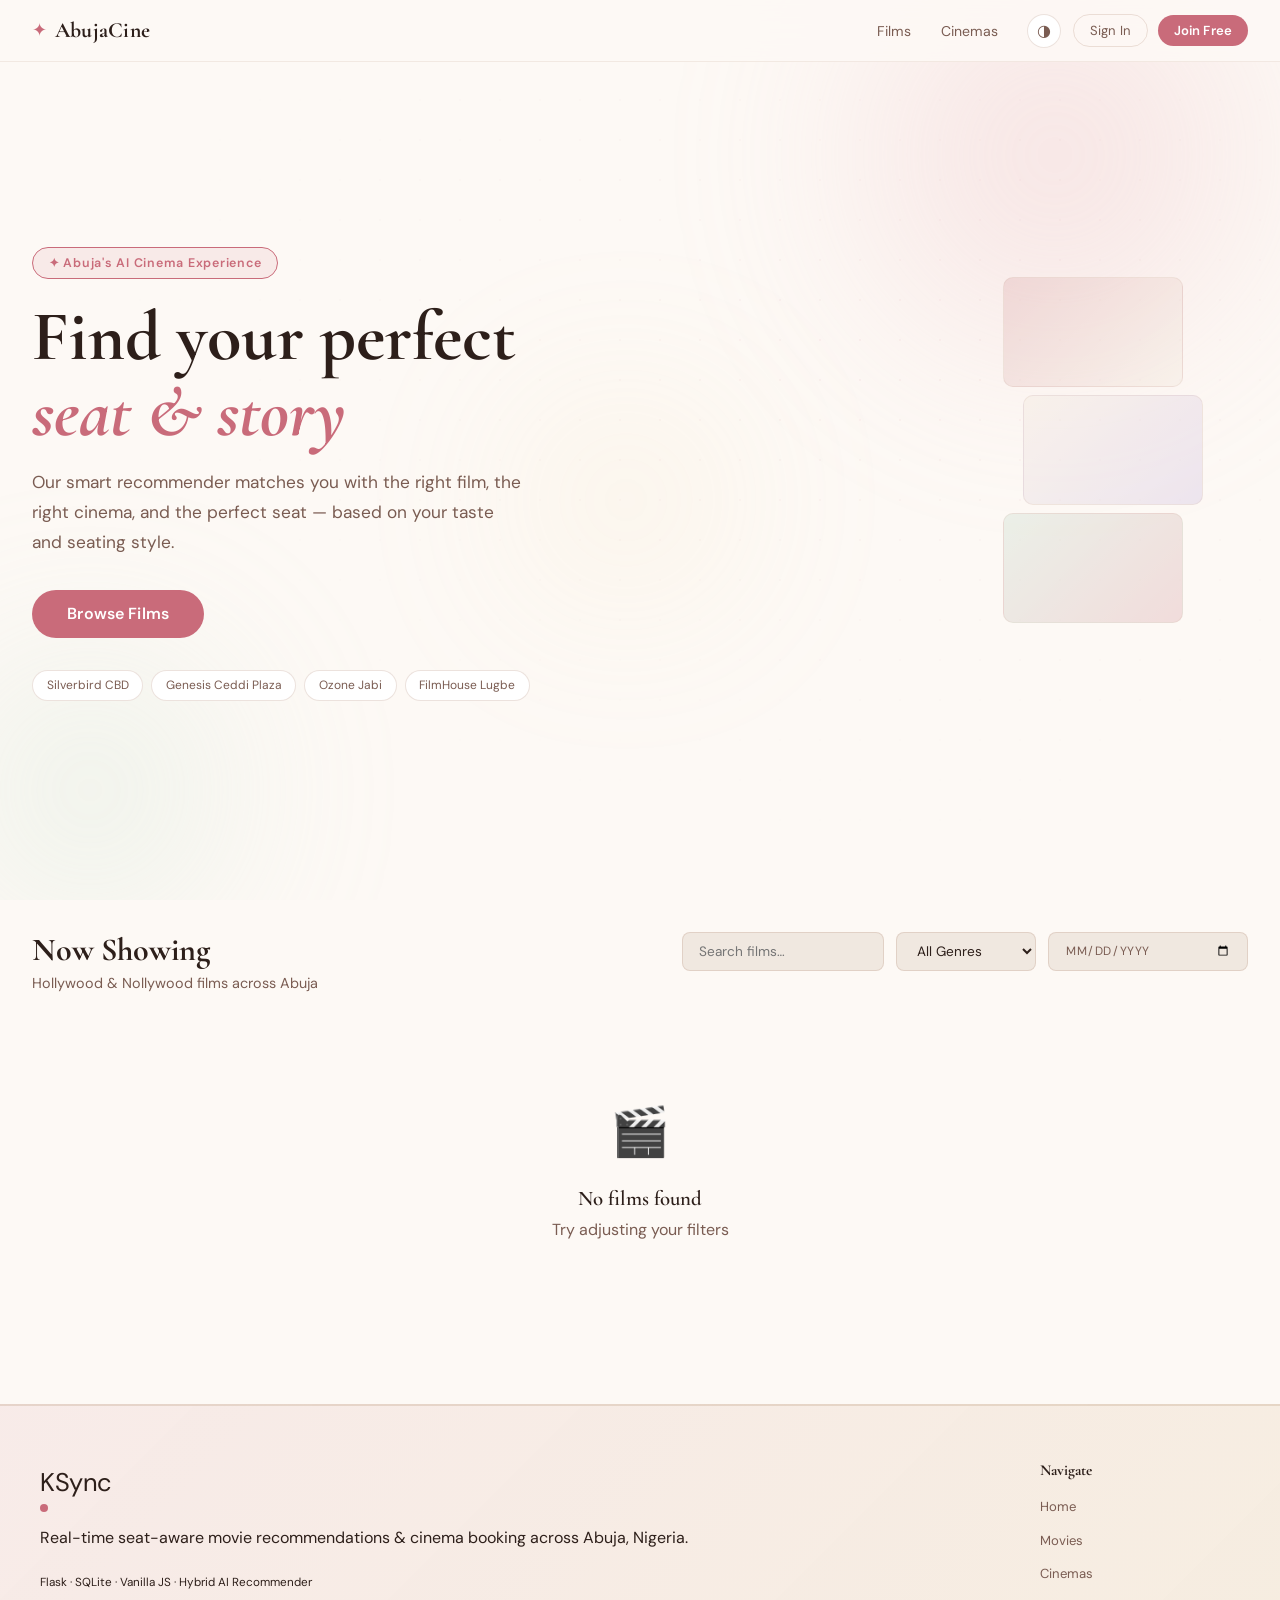
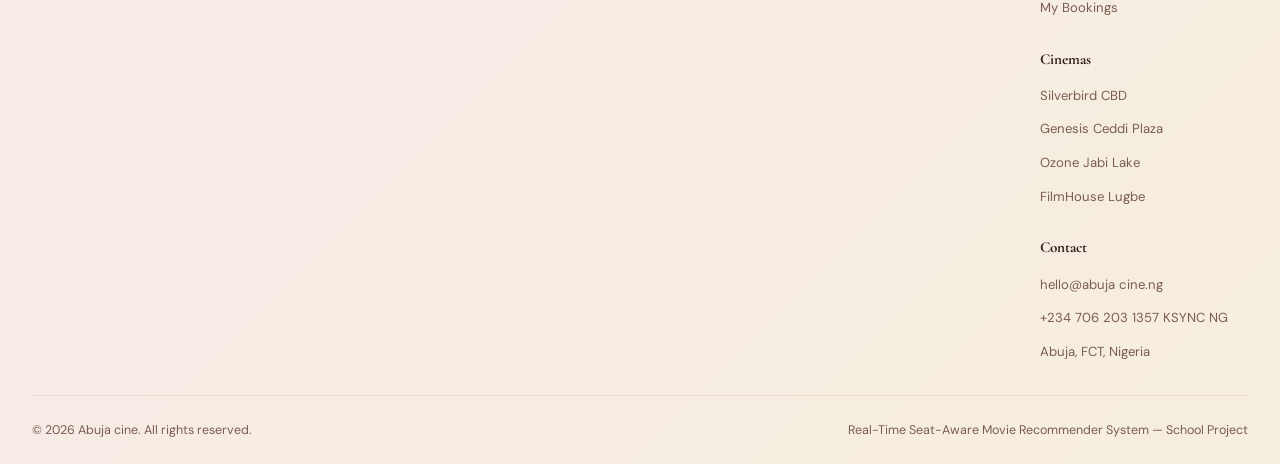
==== commit dc392010: "added date filter" ====
--- a/templates/index.html
+++ b/templates/index.html
@@ -12,7 +12,7 @@
 </head>
 <body>
 
-<!-- ── NAV ─────────────────────────────────────────────────────────────── -->
+<!-- NAV -->
 <nav class="nav" id="nav">
   <div class="nav-inner">
     <a class="nav-logo" href="/">
@@ -39,7 +39,7 @@
   </div>
 </nav>
 
-<!-- ── HERO ─────────────────────────────────────────────────────────────── -->
+<!--HERO -->
 <header class="hero">
   <div class="hero-bg">
     <div class="blob b1"></div>
@@ -71,22 +71,26 @@
   </div>
 </header>
 
-<!-- ── MAIN ──────────────────────────────────────────────────────────────── -->
+<!-- MAIN -->
 <main class="main">
 
   <!-- BROWSE -->
+
   <section class="section" id="section-browse">
     <div class="section-top">
       <div>
         <h2 class="section-title">Now Showing</h2>
         <p class="section-sub">Hollywood & Nollywood films across Abuja</p>
       </div>
-      <div class="filter-row">
-        <input class="filter-input" type="search" id="search-input" placeholder="Search films…" oninput="filterMovies()"/>
-        <select class="filter-select" id="genre-select" onchange="filterMovies()">
-          <option value="">All Genres</option>
-        </select>
-      </div>
+     <div class="filter-row">
+  <input class="filter-input" type="search" id="search-input" placeholder="Search films…" oninput="filterMovies()"/>
+
+  <select class="filter-select" id="genre-select" onchange="filterMovies()">
+    <option value="">All Genres</option>
+  </select>
+
+  <input class="filter-input" type="date" id="date-filter" onchange="filterMovies()"/>
+</div>
     </div>
     <div class="movies-grid" id="movies-grid"></div>
   </section>
@@ -126,7 +130,7 @@
 
 </main>
 
-<!-- ── MOVIE DETAIL MODAL ────────────────────────────────────────────────── -->
+<!-- MOVIE DETAIL MODAL  -->
 <div class="overlay hidden" id="movie-modal" onclick="closeOverlay(event,'movie-modal')">
   <div class="modal wide-modal">
     <button class="close-btn" onclick="closeModal('movie-modal')">✕</button>
@@ -134,7 +138,7 @@
   </div>
 </div>
 
-<!-- ── SEAT MAP MODAL ────────────────────────────────────────────────────── -->
+<!-- SEAT MAP MODAL -->
 <div class="overlay hidden" id="seat-modal" onclick="closeOverlay(event,'seat-modal')">
   <div class="modal xl-modal">
     <button class="close-btn" onclick="closeSeatModal()">✕</button>
@@ -142,7 +146,7 @@
   </div>
 </div>
 
-<!-- ── PAYMENT MODAL ─────────────────────────────────────────────────────── -->
+<!--PAYMENT MODAL -->
 <div class="modal-backdrop hidden" id="payment-modal">
   <div class="modal-box" style="max-width:500px">
     <button class="modal-close" onclick="closeModal('payment-modal')">✕</button>
@@ -153,7 +157,7 @@
 </div>
 
 
-<!-- ── BOOKING CONFIRMED ─────────────────────────────────────────────────── -->
+<!-- BOOKING CONFIRMED -->
 <div class="modal-backdrop hidden" id="confirm-modal">
   <div class="modal-box confirm-box">
     <div id="confirm-content">
@@ -162,7 +166,7 @@
   </div>
 </div>
 
-<!-- ── LOGIN ──────────────────────────────────────────────────────────────── -->
+<!--LOGIN  -->
 <div class="overlay hidden" id="login-modal" onclick="closeOverlay(event,'login-modal')">
   <div class="modal sm-modal">
     <button class="close-btn" onclick="closeModal('login-modal')">✕</button>
@@ -179,12 +183,12 @@
       </label>
       <button class="btn-rose full mt" onclick="login()">Sign In</button>
       <p class="auth-switch">No account? <a onclick="switchModal('register-modal','login-modal')">Create one →</a></p>
-      <div class="demo-info">Demo credentials: <code>demo</code> / <code>demo123</code></div>
-    </div>
-  </div>
-</div>
-
-<!-- ── REGISTER ───────────────────────────────────────────────────────────── -->
+     <!--<div class="demo-info">Demo credentials: <code>demo</code> / <code>demo123</code></div> -->
+    </div>
+  </div>
+</div>
+
+<!--REGISTER -->
 <div class="overlay hidden" id="register-modal" onclick="closeOverlay(event,'register-modal')">
   <div class="modal sm-modal">
     <button class="close-btn" onclick="closeModal('register-modal')">✕</button>
@@ -208,10 +212,10 @@
   </div>
 </div>
 
-<!-- ── TOAST ──────────────────────────────────────────────────────────────── -->
+<!--TOAST ─ -->
 <div id="toast-container" class="toast-container"></div>
 
-<!-- ── SEAT TOOLTIP ───────────────────────────────────────────────────────── -->
+<!--SEAT TOOLTIP -->
 <div id="seat-tooltip" class="seat-tooltip"></div>
 
 <!-- FOOTER -->
--- a/static/css/main.css
+++ b/static/css/main.css
@@ -299,6 +299,22 @@
   font-size:0.72rem;font-weight:700;
   padding:0.18rem 0.5rem;border-radius:6px;
 }
+
+/* Ensure the date picker matches your search input style */
+input[type="date"].filter-input {
+  cursor: pointer;
+  text-transform: uppercase;
+  font-size: 0.75rem;
+  letter-spacing: 0.05em;
+  color: var(--text2);
+}
+
+/* On mobile, make sure the filter row wraps nicely */
+.filter-row {
+  display: flex;
+  gap: 0.75rem;
+  flex-wrap: wrap;
+}
 .seat-info-pill{
   display:flex;flex-wrap:wrap;gap:0.35rem;margin-top:0.45rem;
 }
